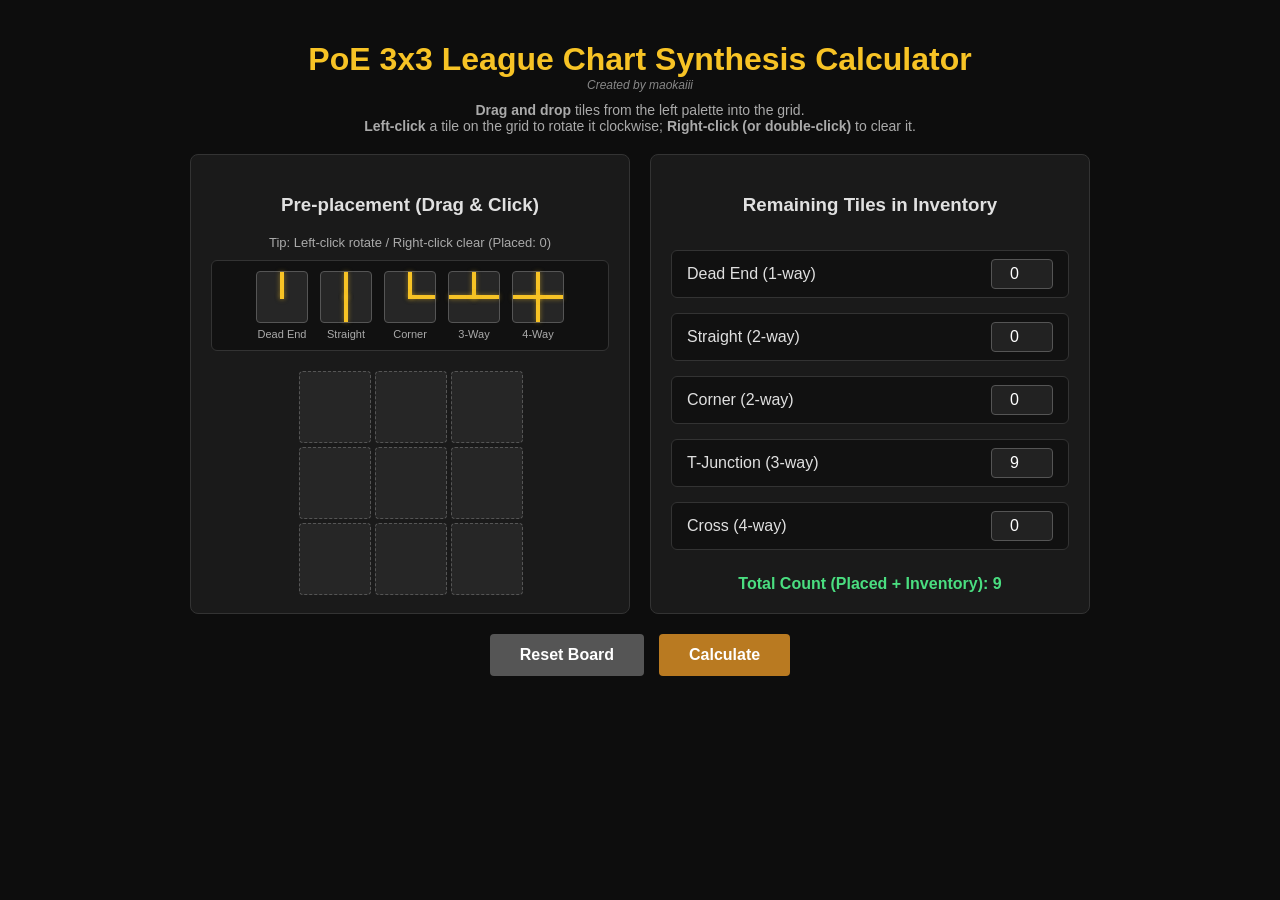
==== voyage.html @ 3f397e26 "Create voyage.html" ====
<!DOCTYPE html>
<html lang="en">
<head>
    <meta charset="UTF-8">
    <meta name="viewport" content="width=device-width, initial-scale=1.0">
    <!-- Added Author Meta Tag -->
    <meta name="author" content="maokaiii">
    <title>PoE 3x3 League Chart Synthesis Calculator by maokaiii</title>
    <style>
        /* --- Color Palette & Variables --- */
        :root {
            --bg-color: #0d0d0d;
            --panel-bg: #1a1a1a;
            --border-color: #333;
            --text-color: #e0e0e0;
            --path-color: #f7c325; /* Gold-like color for PoE paths */
            --cell-bg: #262626;
            --cell-hover: #333;
            --btn-bg: #b97a21; /* PoE unique item color scheme */
            --btn-hover: #e09f3e;
            --setup-highlight: #4a90e2; /* Highlight color for locked tiles */
        }

        /* --- General Body Styles --- */
        body {
            font-family: 'Segoe UI', Tahoma, Geneva, Verdana, sans-serif;
            background-color: var(--bg-color);
            color: var(--text-color);
            text-align: center;
            margin: 0;
            padding: 20px;
        }

        /* --- Typography --- */
        h1 { color: var(--path-color); margin-bottom: 0px; }
        .author-tag { font-size: 12px; color: #888; margin-bottom: 10px; font-style: italic; }
        .description { font-size: 14px; color: #aaa; margin-bottom: 20px; }

        /* --- Main Layout --- */
        .main-container {
            display: flex;
            flex-wrap: wrap;
            justify-content: center;
            gap: 20px;
            max-width: 900px;
            margin: 0 auto 20px auto;
        }

        /* --- Pre-placement Panel (Left Side) --- */
        .setup-panel {
            background-color: var(--panel-bg);
            padding: 20px;
            border-radius: 8px;
            border: 1px solid var(--border-color);
            flex: 1;
            min-width: 340px;
        }

        /* --- Drag & Drop Palette --- */
        .palette {
            display: flex;
            justify-content: center;
            gap: 12px;
            margin-bottom: 20px;
            padding: 10px;
            background: #111;
            border-radius: 6px;
            border: 1px solid #333;
        }

        .palette-item {
            width: 50px;
            height: 50px;
            background: var(--cell-bg);
            border: 1px solid #555;
            border-radius: 4px;
            cursor: grab;
            position: relative;
        }
        .palette-item:active { cursor: grabbing; }

        .palette-item-label {
            font-size: 11px;
            margin-top: 5px;
            color: #aaa;
        }

        .palette-wrapper {
            display: flex;
            flex-direction: column;
            align-items: center;
        }

        /* --- 3x3 Setup Grid --- */
        .setup-grid {
            display: grid;
            grid-template-columns: repeat(3, 70px);
            grid-template-rows: repeat(3, 70px);
            gap: 6px;
            justify-content: center;
            margin: 0 auto;
        }

        /* --- Individual Grid Cells --- */
        .setup-cell {
            position: relative;
            width: 70px;
            height: 70px;
            background: var(--cell-bg);
            border: 1px dashed #555;
            border-radius: 4px;
            cursor: pointer;
            transition: background 0.2s, border-color 0.2s;
        }

        .setup-cell:hover { background: var(--cell-hover); border-color: #777; }
        .setup-cell.drag-over { background: #333; border-color: var(--setup-highlight); border-style: solid; }
        .setup-cell.locked { border: 1px solid var(--setup-highlight); border-style: solid; }

        /* --- Inventory Input Panel (Right Side) --- */
        .inventory-panel {
            background-color: var(--panel-bg);
            padding: 20px;
            border-radius: 8px;
            border: 1px solid var(--border-color);
            flex: 1;
            min-width: 250px;
            display: flex;
            flex-direction: column;
            gap: 15px;
        }

        /* --- Input Fields for Tile Quantities --- */
        .input-group {
            display: flex;
            justify-content: space-between;
            align-items: center;
            background: #111;
            padding: 8px 15px;
            border-radius: 6px;
            border: 1px solid #333;
        }

        .input-group input {
            width: 50px;
            padding: 5px;
            text-align: center;
            background: #222;
            color: white;
            border: 1px solid #555;
            border-radius: 4px;
            font-size: 16px;
        }

        /* --- Action Buttons --- */
        .controls-footer {
            margin-top: 10px;
            display: flex;
            justify-content: center;
            gap: 15px;
        }

        button {
            padding: 12px 30px;
            font-size: 16px;
            font-weight: bold;
            color: #fff;
            background-color: var(--btn-bg);
            border: none;
            border-radius: 4px;
            cursor: pointer;
            transition: background 0.2s;
        }
        button:hover { background-color: var(--btn-hover); }
        button.reset-btn { background-color: #555; }
        button.reset-btn:hover { background-color: #777; }

        #status { margin: 15px 0; font-size: 16px; font-weight: bold; }

        /* --- Visual Path Rendering for Generated Charts --- */
        .map-grid {
            display: grid;
            grid-template-columns: repeat(3, 50px);
            grid-template-rows: repeat(3, 50px);
            gap: 2px;
            background: #444;
            padding: 2px;
            border-radius: 4px;
            border: 2px solid #555;
            box-shadow: 0 4px 6px rgba(0,0,0,0.5);
        }
        .map-grid.connected { border-color: #4ade80; box-shadow: 0 0 10px rgba(74, 222, 128, 0.4); }

        .cell-render { position: relative; width: 100%; height: 100%; background: var(--cell-bg); border-radius: 3px; }
        .cell-render.locked { border: 1px solid var(--setup-highlight); box-sizing: border-box; }

        /* Path Segments (Up, Down, Left, Right) */
        .path { position: absolute; background: var(--path-color); box-shadow: 0 0 5px rgba(247, 195, 37, 0.5); }
        .path-top { top: 0; left: calc(50% - 2px); width: 4px; height: 50%; }
        .path-right { top: calc(50% - 2px); right: 0; width: 50%; height: 4px; }
        .path-bottom { bottom: 0; left: calc(50% - 2px); width: 4px; height: 50%; }
        .path-left { top: calc(50% - 2px); left: 0; width: 50%; height: 4px; }
        .path-center { position: absolute; top: calc(50% - 2px); left: calc(50% - 2px); width: 4px; height: 4px; background: var(--path-color); box-shadow: 0 0 5px rgba(247, 195, 37, 0.5); }

        /* --- Results Display Area --- */
        .results-container { margin-bottom: 40px; }
        .results-title { font-size: 18px; margin-bottom: 15px; text-align: left; padding-left: 10%; border-bottom: 1px solid #444; padding-bottom: 10px; }
        .results-grid { display: flex; flex-wrap: wrap; justify-content: center; gap: 20px; padding: 0 20px; }
    </style>
</head>
<body>

    <h1>PoE 3x3 League Chart Synthesis Calculator</h1>
    <div class="author-tag">Created by maokaiii</div>
    
    <div class="description">
        <strong>Drag and drop</strong> tiles from the left palette into the grid.<br>
        <strong>Left-click</strong> a tile on the grid to rotate it clockwise; <strong>Right-click (or double-click)</strong> to clear it.
    </div>

    <div class="main-container">
        <!-- Pre-placement Area (Left Side) -->
        <div class="setup-panel">
            <h3>Pre-placement (Drag & Click)</h3>
            <div id="setup-info" style="font-size:13px; color:#aaa; margin-bottom: 10px;">Tip: Left-click to rotate / Right-click to clear</div>
            
            <!-- Draggable Tile Palette -->
            <div class="palette">
                <!-- Data type maps to piece IDs -->
                <div class="palette-wrapper"><div class="palette-item" draggable="true" data-type="0" ondragstart="dragStart(event)"></div><div class="palette-item-label">Dead End</div></div>
                <div class="palette-wrapper"><div class="palette-item" draggable="true" data-type="1" ondragstart="dragStart(event)"></div><div class="palette-item-label">Straight</div></div>
                <div class="palette-wrapper"><div class="palette-item" draggable="true" data-type="2" ondragstart="dragStart(event)"></div><div class="palette-item-label">Corner</div></div>
                <div class="palette-wrapper"><div class="palette-item" draggable="true" data-type="3" ondragstart="dragStart(event)"></div><div class="palette-item-label">3-Way</div></div>
                <div class="palette-wrapper"><div class="palette-item" draggable="true" data-type="4" ondragstart="dragStart(event)"></div><div class="palette-item-label">4-Way</div></div>
            </div>

            <div class="setup-grid" id="setup-grid">
                <!-- 9-cell grid generated dynamically via JavaScript -->
            </div>
        </div>

        <!-- Inventory Input Area (Right Side) -->
        <div class="inventory-panel">
            <h3>Remaining Tiles in Inventory</h3>
            <!-- Quantity inputs for different tile types -->
            <div class="input-group">
                <label>Dead End (1-way)</label>
                <input type="number" id="qty-0" value="0" min="0" max="9">
            </div>
            <div class="input-group">
                <label>Straight (2-way)</label>
                <input type="number" id="qty-1" value="0" min="0" max="9">
            </div>
            <div class="input-group">
                <label>Corner (2-way)</label>
                <input type="number" id="qty-2" value="0" min="0" max="9">
            </div>
            <div class="input-group">
                <label>T-Junction (3-way)</label>
                <input type="number" id="qty-3" value="9" min="0" max="9">
            </div>
            <div class="input-group">
                <label>Cross (4-way)</label>
                <input type="number" id="qty-4" value="0" min="0" max="9">
            </div>
            <div id="total-info" style="margin-top:10px; color:#4ade80; font-weight:bold;">Total Count: 9 (Valid)</div>
        </div>
    </div>

    <!-- Action Buttons -->
    <div class="controls-footer">
        <button class="reset-btn" onclick="resetSetup()">Reset Board</button>
        <button onclick="startCalculation()">Calculate</button>
    </div>
    
    <!-- Status & Results Output Containers -->
    <div id="status"></div>
    <div id="results"></div>

    <script>
        // --- Core Data Structures ---

        // Base states for dragging and dropping [Top, Right, Bottom, Left] (1 = path exists, 0 = no path)
        const BASE_SHAPES = {
            0: [1,0,0,0], // Dead End
            1: [1,0,1,0], // Straight
            2: [1,1,0,0], // Corner
            3: [1,1,0,1], // T-Junction (3-way)
            4: [1,1,1,1]  // Cross (4-way)
        };

        // All possible rotational states for each tile type (Used by the pathfinding algorithm, duplicates removed)
        const PIECE_TYPES = {
            0: { states: [[1,0,0,0], [0,1,0,0], [0,0,1,0], [0,0,0,1]] },
            1: { states: [[1,0,1,0], [0,1,0,1]] },
            2: { states: [[1,1,0,0], [0,1,1,0], [0,0,1,1], [1,0,0,1]] },
            3: { states: [[1,1,0,1], [1,1,1,0], [0,1,1,1], [1,0,1,1]] },
            4: { states: [[1,1,1,1]] }
        };

        // Tracks the manually placed tiles by the user (9 slots)
        let prePlaced = new Array(9).fill(null);
        let placedCount = 0; // Number of tiles placed on the board

        // --- UI Initialization ---

        // Function to visually draw paths inside a grid cell based on its state array [Top, Right, Bottom, Left]
        function renderPathsInto(element, state) {
            element.innerHTML = '';
            if (!state) return;
            if (state[0]) element.innerHTML += '<div class="path path-top"></div>';
            if (state[1]) element.innerHTML += '<div class="path path-right"></div>';
            if (state[2]) element.innerHTML += '<div class="path path-bottom"></div>';
            if (state[3]) element.innerHTML += '<div class="path path-left"></div>';
            element.innerHTML += '<div class="path-center"></div>'; // Center nexus
        }

        // Initialize the palette visual representations
        document.querySelectorAll('.palette-item').forEach((item, idx) => {
            renderPathsInto(item, BASE_SHAPES[idx]);
        });

        // Initialize the interactive 3x3 drag-and-drop grid
        function initSetupGrid() {
            const grid = document.getElementById('setup-grid');
            grid.innerHTML = '';
            for (let i = 0; i < 9; i++) {
                const cell = document.createElement('div');
                cell.className = 'setup-cell';
                
                // Drag & Drop Event Listeners
                cell.ondragover = (e) => { e.preventDefault(); cell.classList.add('drag-over'); };
                cell.ondragleave = (e) => { cell.classList.remove('drag-over'); };
                cell.ondrop = (e) => dropToCell(e, i, cell);
                
                // Click Event Listeners (Rotate / Clear)
                cell.onclick = () => rotateCell(i, cell);
                cell.oncontextmenu = (e) => { e.preventDefault(); clearCell(i, cell); }; // Right click
                cell.ondblclick = () => clearCell(i, cell); // Double click fallback

                grid.appendChild(cell);
            }
            updateTotalCount();
        }

        // --- Interaction Logic (Drag & Drop, Rotate, Clear) ---

        // Stores the dragged tile's ID
        function dragStart(e) {
            e.dataTransfer.setData('typeId', e.target.dataset.type);
        }

        // Handles placing a tile into a specific cell on the grid
        function dropToCell(e, index, cellElem) {
            e.preventDefault();
            cellElem.classList.remove('drag-over');
            const typeId = e.dataTransfer.getData('typeId');
            if (typeId === "") return;

            // Copy the default shape array into the placed array slot
            prePlaced[index] = [...BASE_SHAPES[typeId]];
            cellElem.classList.add('locked'); // Marks the cell visually as pre-placed
            renderPathsInto(cellElem, prePlaced[index]);
            updateTotalCount();
        }

        // Rotates the tile inside the cell clockwise
        function rotateCell(index, cellElem) {
            if (!prePlaced[index]) return; // Cannot rotate an empty cell
            
            // Logic for clockwise rotation: [Top, Right, Bottom, Left] -> [Left, Top, Right, Bottom]
            let arr = prePlaced[index];
            prePlaced[index] = [arr[3], arr[0], arr[1], arr[2]];
            
            renderPathsInto(cellElem, prePlaced[index]);
        }

        // Removes a tile from a cell
        function clearCell(index, cellElem) {
            prePlaced[index] = null;
            cellElem.classList.remove('locked');
            cellElem.innerHTML = '';
            updateTotalCount();
        }

        // Resets the entire pre-placed board
        function resetSetup() {
            prePlaced.fill(null);
            initSetupGrid();
        }

        // --- Inventory Counting Logic ---
        
        // Listen to changes in the inventory inputs
        for(let i=0; i<=4; i++) {
            document.getElementById(`qty-${i}`).addEventListener('input', updateTotalCount);
        }

        // Validates whether the total tiles (Board + Inventory) equals 9 (the size of a 3x3 chart)
        function updateTotalCount() {
            placedCount = prePlaced.filter(p => p !== null).length;
            document.getElementById('setup-info').innerText = `Tip: Left-click rotate / Right-click clear (Placed: ${placedCount})`;

            let bagCount = 0;
            for(let i=0; i<=4; i++) bagCount += (parseInt(document.getElementById(`qty-${i}`).value) || 0);
            
            const total = placedCount + bagCount;
            const infoDiv = document.getElementById('total-info');
            infoDiv.innerText = `Total Count (Placed + Inventory): ${total}`;
            infoDiv.style.color = (total === 9) ? '#4ade80' : '#ff6b6b';
        }

        // ==== Core Pathfinding Algorithm ====

        let connectedSolutions = [];
        let unconnectedSolutions = [];
        const MAX_DISPLAY = 300;      // Limits rendering to prevent browser freeze
        const MAX_SEARCH_LIMIT = 5000; // Limits recursive searches to avoid timeout

        // Triggers the main calculation process
        function startCalculation() {
            let bagCount = 0;
            const counts = [];
            // Parse inventory inputs
            for (let i = 0; i <= 4; i++) {
                let val = parseInt(document.getElementById(`qty-${i}`).value) || 0;
                counts[i] = val;
                bagCount += val;
            }

            const total = placedCount + bagCount;
            const statusDiv = document.getElementById('status');
            const resultsDiv = document.getElementById('results');

            // Quick validation before running the complex algorithm
            if (total !== 9) {
                statusDiv.style.color = '#ff6b6b';
                statusDiv.innerText = `Error: (Placed ${placedCount} + Inventory ${bagCount}) Total must be exactly 9!`;
                resultsDiv.innerHTML = '';
                return;
            }

            statusDiv.style.color = '#e0e0e0';
            statusDiv.innerText = 'Calculating chart synthesis based on pre-placed tiles...';
            resultsDiv.innerHTML = '';
            
            // Execute algorithm with a tiny timeout to allow UI to update the status text
            setTimeout(() => {
                connectedSolutions = [];
                unconnectedSolutions = [];
                const grid = new Array(9).fill(null);
                
                const startTime = performance.now();
                solve(grid, counts, 0); // Start DFS / Backtracking
                const endTime = performance.now();

                renderSolutions(endTime - startTime);
            }, 50);
        }

        // Checks if placing 'state' at 'index' respects existing neighboring paths
        function isValid(grid, index, state) {
            // Check top neighbor (if not in the top row)
            if (index >= 3) {
                let pieceAbove = grid[index - 3];
                // The bottom path of pieceAbove must match the top path of the current state
                if (pieceAbove[2] !== state[0]) return false;
            }
            // Check left neighbor (if not in the leftmost column)
            if (index % 3 !== 0) {
                let pieceLeft = grid[index - 1];
                // The right path of pieceLeft must match the left path of the current state
                if (pieceLeft[1] !== state[3]) return false;
            }
            return true;
        }

        // Verifies if the fully constructed 9-tile grid has 1 contiguous network (all nodes connected)
        // Uses Breadth-First Search (BFS) starting from cell 0
        function isFullyConnected(grid) {
            let visited = new Set([0]);
            let queue = [0];
            while(queue.length > 0) {
                let curr = queue.shift();
                let row = Math.floor(curr / 3);
                let col = curr % 3;
                
                // Traverse Top if path exists and neighbor not visited
                if (row > 0 && grid[curr][0] === 1 && !visited.has(curr - 3)) { visited.add(curr - 3); queue.push(curr - 3); }
                // Traverse Right
                if (col < 2 && grid[curr][1] === 1 && !visited.has(curr + 1)) { visited.add(curr + 1); queue.push(curr + 1); }
                // Traverse Bottom
                if (row < 2 && grid[curr][2] === 1 && !visited.has(curr + 3)) { visited.add(curr + 3); queue.push(curr + 3); }
                // Traverse Left
                if (col > 0 && grid[curr][3] === 1 && !visited.has(curr - 1)) { visited.add(curr - 1); queue.push(curr - 1); }
            }
            // If all 9 tiles were reachable from tile 0, it's fully connected
            return visited.size === 9;
        }

        // Recursive Backtracking / Depth-First Search function to build the grid combinations
        function solve(grid, counts, index) {
            // Base Case: We successfully filled all 9 spots
            if (index === 9) {
                if (isFullyConnected(grid)) connectedSolutions.push([...grid]);
                else unconnectedSolutions.push([...grid]);
                return;
            }

            // Early termination conditions for performance
            if (connectedSolutions.length >= MAX_DISPLAY) return;
            if (connectedSolutions.length + unconnectedSolutions.length > MAX_SEARCH_LIMIT) return;

            // If the user locked a piece in this position, enforce it
            if (prePlaced[index] !== null) {
                let state = prePlaced[index];
                if (isValid(grid, index, state)) {
                    grid[index] = state;
                    solve(grid, counts, index + 1);
                    grid[index] = null; // Backtrack
                }
                return;
            }

            // If it's an empty spot, iterate through available inventory pieces
            for (let typeId = 0; typeId <= 4; typeId++) {
                if (counts[typeId] > 0) {
                    // Iterate through all rotational variants for this piece type
                    for (let state of PIECE_TYPES[typeId].states) {
                        if (isValid(grid, index, state)) {
                            grid[index] = state;
                            counts[typeId]--;
                            solve(grid, counts, index + 1);
                            
                            // Backtrack: Restore states for the next loop iteration
                            counts[typeId]++;
                            grid[index] = null;
                        }
                    }
                }
            }
        }

        // --- Render Final Results to DOM ---
        function renderSolutions(timeMs) {
            const statusDiv = document.getElementById('status');
            const container = document.getElementById('results');
            let totalFound = connectedSolutions.length + unconnectedSolutions.length;

            if (totalFound === 0) {
                statusDiv.style.color = '#ff6b6b';
                statusDiv.innerText = `Done (${timeMs.toFixed(1)}ms): No valid chart configurations found with the locked tiles and current inventory.`;
                return;
            }

            statusDiv.style.color = '#4ade80';
            statusDiv.innerText = `Done (${timeMs.toFixed(1)}ms): Found ${connectedSolutions.length} fully connected optimal solutions, and ${unconnectedSolutions.length} disjointed solutions.`;

            // Display perfectly connected maps first
            if (connectedSolutions.length > 0) {
                container.appendChild(createSection(`🏆 Perfect Fully Connected Charts (${connectedSolutions.length})`, connectedSolutions.slice(0, MAX_DISPLAY), true));
            }

            // Display disjointed solutions if we haven't hit the display limit
            if (unconnectedSolutions.length > 0 && connectedSolutions.length < MAX_DISPLAY) {
                const remain = MAX_DISPLAY - connectedSolutions.length;
                container.appendChild(createSection(`⚠️ Valid Disjointed Charts`, unconnectedSolutions.slice(0, remain), false));
            }
        }

        // Helper function to create DOM structure for a group of result charts
        function createSection(titleText, grids, isConnected) {
            const section = document.createElement('div');
            section.className = 'results-container';
            
            const title = document.createElement('h2');
            title.className = 'results-title';
            title.style.color = isConnected ? '#4ade80' : '#ffb84d';
            title.innerText = titleText;
            section.appendChild(title);

            const gridContainer = document.createElement('div');
            gridContainer.className = 'results-grid';

            // Loop through each completed 3x3 layout
            grids.forEach(sol => {
                const mapDiv = document.createElement('div');
                mapDiv.className = `map-grid ${isConnected ? 'connected' : ''}`;
                
                // Draw individual tiles inside the layout
                sol.forEach((cellState, idx) => {
                    const cellWrapper = document.createElement('div');
                    cellWrapper.style.width = '50px';
                    cellWrapper.style.height = '50px';
                    
                    const cellDiv = document.createElement('div');
                    cellDiv.className = 'cell-render';
                    // Highlight the cell if it was manually placed by the user
                    if (prePlaced[idx] !== null) cellDiv.classList.add('locked');
                    
                    renderPathsInto(cellDiv, cellState);
                    
                    cellWrapper.appendChild(cellDiv);
                    mapDiv.appendChild(cellWrapper);
                });
                gridContainer.appendChild(mapDiv);
            });
            section.appendChild(gridContainer);
            return section;
        }

        // Trigger initialization when script loads
        initSetupGrid();
    </script>
</body>
</html>
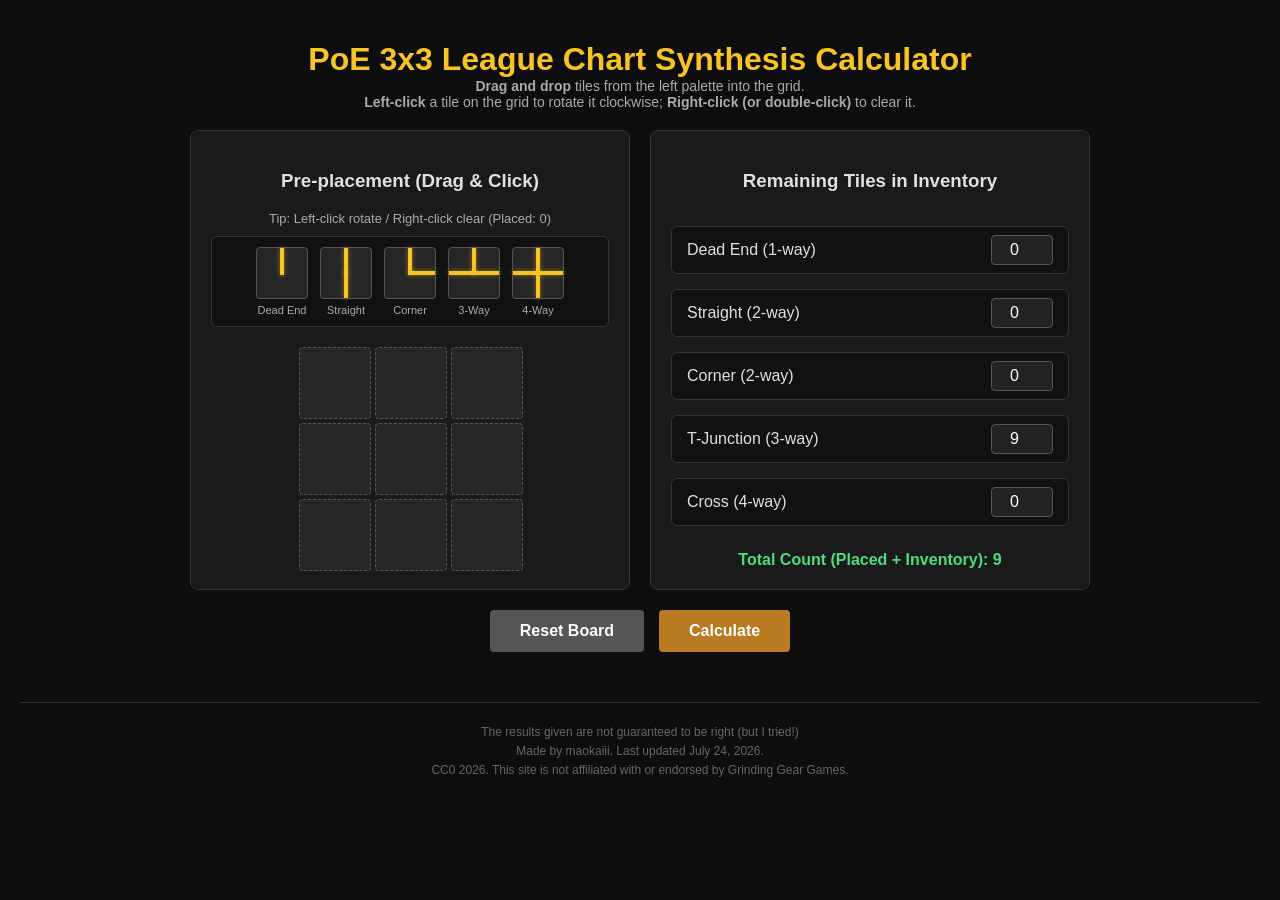
==== commit 85a47e0a: "Add footer with disclaimer and author details Added footer section with disclaimer and author inform" ====
--- a/voyage.html
+++ b/voyage.html
@@ -206,12 +206,22 @@
         .results-container { margin-bottom: 40px; }
         .results-title { font-size: 18px; margin-bottom: 15px; text-align: left; padding-left: 10%; border-bottom: 1px solid #444; padding-bottom: 10px; }
         .results-grid { display: flex; flex-wrap: wrap; justify-content: center; gap: 20px; padding: 0 20px; }
+        
+        /* --- Footer Styles --- */
+        .site-footer {
+            margin-top: 50px;
+            padding: 20px;
+            font-size: 12px;
+            color: #666;
+            border-top: 1px solid var(--border-color);
+            text-align: center;
+            line-height: 1.6;
+        }
     </style>
 </head>
 <body>
 
     <h1>PoE 3x3 League Chart Synthesis Calculator</h1>
-    <div class="author-tag">Created by maokaiii</div>
     
     <div class="description">
         <strong>Drag and drop</strong> tiles from the left palette into the grid.<br>
@@ -226,7 +236,6 @@
             
             <!-- Draggable Tile Palette -->
             <div class="palette">
-                <!-- Data type maps to piece IDs -->
                 <div class="palette-wrapper"><div class="palette-item" draggable="true" data-type="0" ondragstart="dragStart(event)"></div><div class="palette-item-label">Dead End</div></div>
                 <div class="palette-wrapper"><div class="palette-item" draggable="true" data-type="1" ondragstart="dragStart(event)"></div><div class="palette-item-label">Straight</div></div>
                 <div class="palette-wrapper"><div class="palette-item" draggable="true" data-type="2" ondragstart="dragStart(event)"></div><div class="palette-item-label">Corner</div></div>
@@ -242,7 +251,6 @@
         <!-- Inventory Input Area (Right Side) -->
         <div class="inventory-panel">
             <h3>Remaining Tiles in Inventory</h3>
-            <!-- Quantity inputs for different tile types -->
             <div class="input-group">
                 <label>Dead End (1-way)</label>
                 <input type="number" id="qty-0" value="0" min="0" max="9">
@@ -276,6 +284,13 @@
     <!-- Status & Results Output Containers -->
     <div id="status"></div>
     <div id="results"></div>
+
+    <!-- Footer / Disclaimer -->
+    <footer class="site-footer">
+        The results given are not guaranteed to be right (but I tried!)<br>
+        Made by maokaiii. Last updated July 24, 2026.<br>
+        CC0 2026. This site is not affiliated with or endorsed by Grinding Gear Games.
+    </footer>
 
     <script>
         // --- Core Data Structures ---
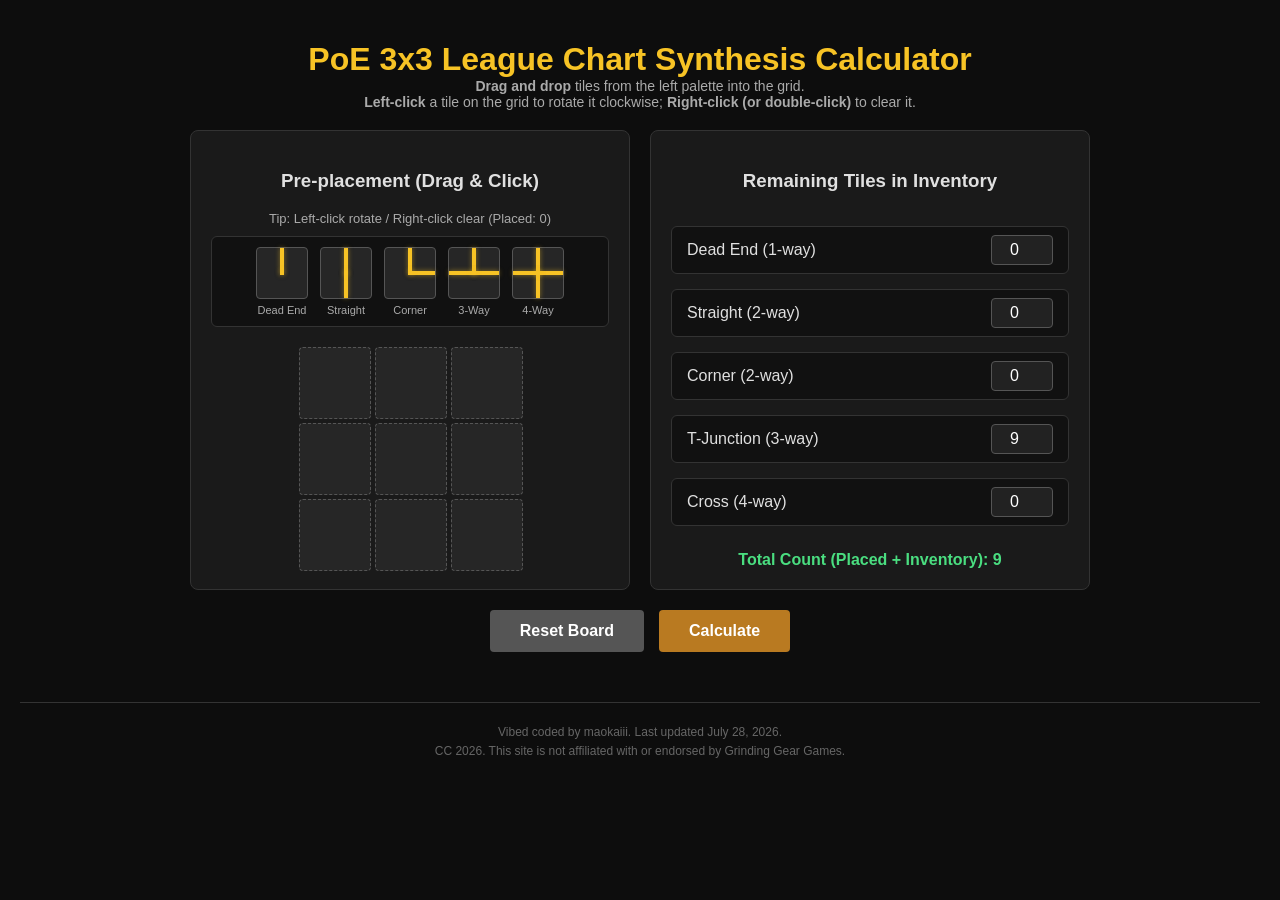
==== commit 92ff3908: "Update voyage.html" ====
--- a/voyage.html
+++ b/voyage.html
@@ -287,9 +287,8 @@
 
     <!-- Footer / Disclaimer -->
     <footer class="site-footer">
-        The results given are not guaranteed to be right (but I tried!)<br>
-        Made by maokaiii. Last updated July 24, 2026.<br>
-        CC0 2026. This site is not affiliated with or endorsed by Grinding Gear Games.
+        Vibed coded by maokaiii. Last updated July 28, 2026.<br>
+        CC 2026. This site is not affiliated with or endorsed by Grinding Gear Games.
     </footer>
 
     <script>
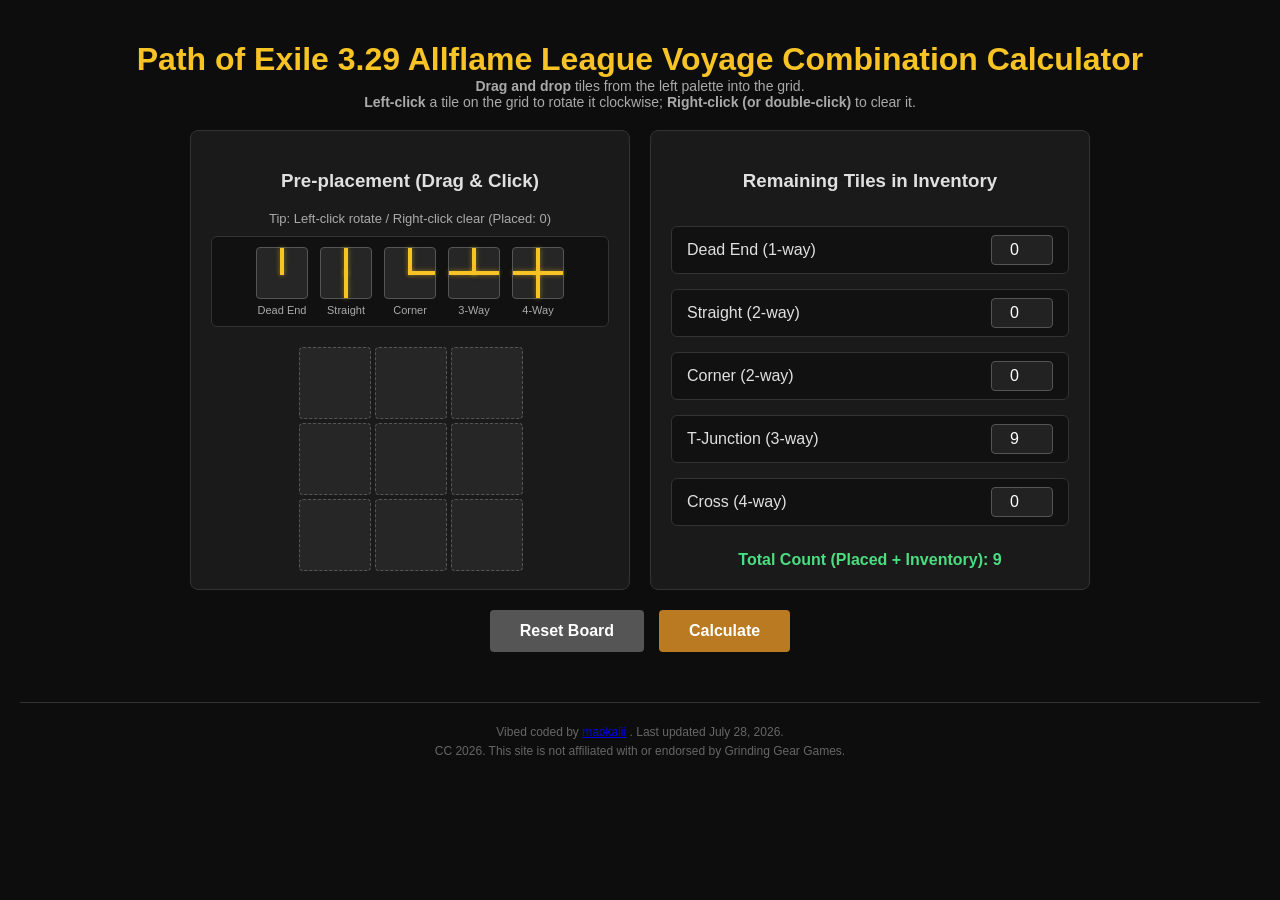
==== commit 81f30f87: "Update title and headings for voyage calculator" ====
--- a/voyage.html
+++ b/voyage.html
@@ -5,7 +5,7 @@
     <meta name="viewport" content="width=device-width, initial-scale=1.0">
     <!-- Added Author Meta Tag -->
     <meta name="author" content="maokaiii">
-    <title>PoE 3x3 League Chart Synthesis Calculator by maokaiii</title>
+    <title>Path of Exile 3.29 Allflame League Voyage Combination Calculator by maokaiii</title>
     <style>
         /* --- Color Palette & Variables --- */
         :root {
@@ -221,7 +221,7 @@
 </head>
 <body>
 
-    <h1>PoE 3x3 League Chart Synthesis Calculator</h1>
+    <h1>Path of Exile 3.29 Allflame League Voyage Combination Calculator</h1>
     
     <div class="description">
         <strong>Drag and drop</strong> tiles from the left palette into the grid.<br>
@@ -287,7 +287,8 @@
 
     <!-- Footer / Disclaimer -->
     <footer class="site-footer">
-        Vibed coded by maokaiii. Last updated July 28, 2026.<br>
+        Vibed coded by <a href="https://github.com/maokaiii/maokaiii.github.io">maokaiii</a>
+. Last updated July 28, 2026.<br>
         CC 2026. This site is not affiliated with or endorsed by Grinding Gear Games.
     </footer>
 
@@ -455,7 +456,7 @@
             }
 
             statusDiv.style.color = '#e0e0e0';
-            statusDiv.innerText = 'Calculating chart synthesis based on pre-placed tiles...';
+            statusDiv.innerText = 'Calculating chart combination based on pre-placed tiles...';
             resultsDiv.innerHTML = '';
             
             // Execute algorithm with a tiny timeout to allow UI to update the status text
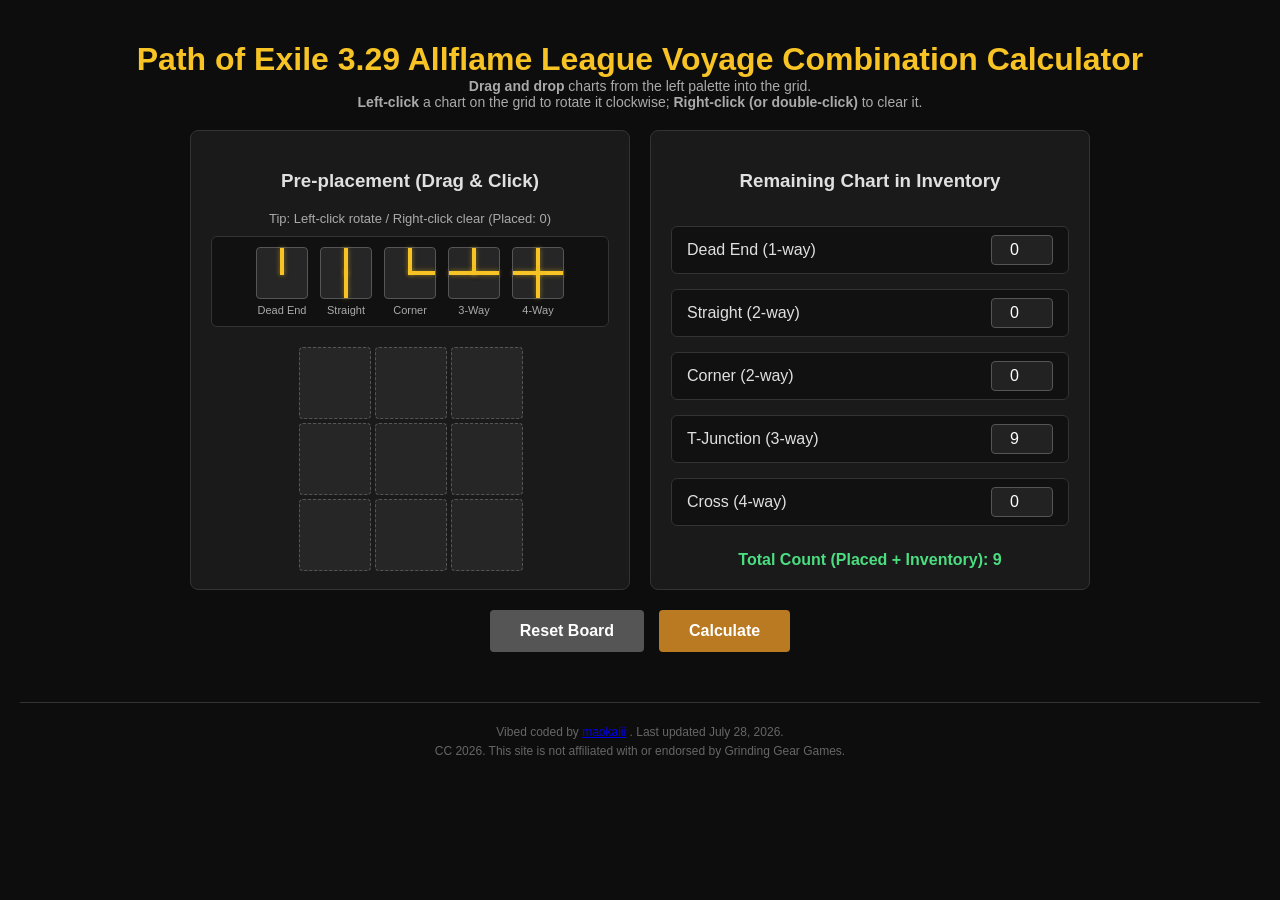
==== commit 11f7c1a0: "Update references from tiles to charts in voyage.html" ====
--- a/voyage.html
+++ b/voyage.html
@@ -18,7 +18,7 @@
             --cell-hover: #333;
             --btn-bg: #b97a21; /* PoE unique item color scheme */
             --btn-hover: #e09f3e;
-            --setup-highlight: #4a90e2; /* Highlight color for locked tiles */
+            --setup-highlight: #4a90e2; /* Highlight color for locked charts */
         }
 
         /* --- General Body Styles --- */
@@ -130,7 +130,7 @@
             gap: 15px;
         }
 
-        /* --- Input Fields for Tile Quantities --- */
+        /* --- Input Fields for chart Quantities --- */
         .input-group {
             display: flex;
             justify-content: space-between;
@@ -224,8 +224,8 @@
     <h1>Path of Exile 3.29 Allflame League Voyage Combination Calculator</h1>
     
     <div class="description">
-        <strong>Drag and drop</strong> tiles from the left palette into the grid.<br>
-        <strong>Left-click</strong> a tile on the grid to rotate it clockwise; <strong>Right-click (or double-click)</strong> to clear it.
+        <strong>Drag and drop</strong> charts from the left palette into the grid.<br>
+        <strong>Left-click</strong> a chart on the grid to rotate it clockwise; <strong>Right-click (or double-click)</strong> to clear it.
     </div>
 
     <div class="main-container">
@@ -234,7 +234,7 @@
             <h3>Pre-placement (Drag & Click)</h3>
             <div id="setup-info" style="font-size:13px; color:#aaa; margin-bottom: 10px;">Tip: Left-click to rotate / Right-click to clear</div>
             
-            <!-- Draggable Tile Palette -->
+            <!-- Draggable chart Palette -->
             <div class="palette">
                 <div class="palette-wrapper"><div class="palette-item" draggable="true" data-type="0" ondragstart="dragStart(event)"></div><div class="palette-item-label">Dead End</div></div>
                 <div class="palette-wrapper"><div class="palette-item" draggable="true" data-type="1" ondragstart="dragStart(event)"></div><div class="palette-item-label">Straight</div></div>
@@ -250,7 +250,7 @@
 
         <!-- Inventory Input Area (Right Side) -->
         <div class="inventory-panel">
-            <h3>Remaining Tiles in Inventory</h3>
+            <h3>Remaining Chart in Inventory</h3>
             <div class="input-group">
                 <label>Dead End (1-way)</label>
                 <input type="number" id="qty-0" value="0" min="0" max="9">
@@ -304,7 +304,7 @@
             4: [1,1,1,1]  // Cross (4-way)
         };
 
-        // All possible rotational states for each tile type (Used by the pathfinding algorithm, duplicates removed)
+        // All possible rotational states for each chart type (Used by the pathfinding algorithm, duplicates removed)
         const PIECE_TYPES = {
             0: { states: [[1,0,0,0], [0,1,0,0], [0,0,1,0], [0,0,0,1]] },
             1: { states: [[1,0,1,0], [0,1,0,1]] },
@@ -313,9 +313,9 @@
             4: { states: [[1,1,1,1]] }
         };
 
-        // Tracks the manually placed tiles by the user (9 slots)
+        // Tracks the manually placed charts by the user (9 slots)
         let prePlaced = new Array(9).fill(null);
-        let placedCount = 0; // Number of tiles placed on the board
+        let placedCount = 0; // Number of charts placed on the board
 
         // --- UI Initialization ---
 
@@ -360,12 +360,12 @@
 
         // --- Interaction Logic (Drag & Drop, Rotate, Clear) ---
 
-        // Stores the dragged tile's ID
+        // Stores the dragged chart's ID
         function dragStart(e) {
             e.dataTransfer.setData('typeId', e.target.dataset.type);
         }
 
-        // Handles placing a tile into a specific cell on the grid
+        // Handles placing a chart into a specific cell on the grid
         function dropToCell(e, index, cellElem) {
             e.preventDefault();
             cellElem.classList.remove('drag-over');
@@ -379,7 +379,7 @@
             updateTotalCount();
         }
 
-        // Rotates the tile inside the cell clockwise
+        // Rotates the chart inside the cell clockwise
         function rotateCell(index, cellElem) {
             if (!prePlaced[index]) return; // Cannot rotate an empty cell
             
@@ -390,7 +390,7 @@
             renderPathsInto(cellElem, prePlaced[index]);
         }
 
-        // Removes a tile from a cell
+        // Removes a chart from a cell
         function clearCell(index, cellElem) {
             prePlaced[index] = null;
             cellElem.classList.remove('locked');
@@ -411,7 +411,7 @@
             document.getElementById(`qty-${i}`).addEventListener('input', updateTotalCount);
         }
 
-        // Validates whether the total tiles (Board + Inventory) equals 9 (the size of a 3x3 chart)
+        // Validates whether the total charts (Board + Inventory) equals 9 (the size of a 3x3 chart)
         function updateTotalCount() {
             placedCount = prePlaced.filter(p => p !== null).length;
             document.getElementById('setup-info').innerText = `Tip: Left-click rotate / Right-click clear (Placed: ${placedCount})`;
@@ -456,7 +456,7 @@
             }
 
             statusDiv.style.color = '#e0e0e0';
-            statusDiv.innerText = 'Calculating chart combination based on pre-placed tiles...';
+            statusDiv.innerText = 'Calculating chart combination based on pre-placed charts...';
             resultsDiv.innerHTML = '';
             
             // Execute algorithm with a tiny timeout to allow UI to update the status text
@@ -490,7 +490,7 @@
             return true;
         }
 
-        // Verifies if the fully constructed 9-tile grid has 1 contiguous network (all nodes connected)
+        // Verifies if the fully constructed 9-chart grid has 1 contiguous network (all nodes connected)
         // Uses Breadth-First Search (BFS) starting from cell 0
         function isFullyConnected(grid) {
             let visited = new Set([0]);
@@ -509,7 +509,7 @@
                 // Traverse Left
                 if (col > 0 && grid[curr][3] === 1 && !visited.has(curr - 1)) { visited.add(curr - 1); queue.push(curr - 1); }
             }
-            // If all 9 tiles were reachable from tile 0, it's fully connected
+            // If all 9 charts were reachable from chart 0, it's fully connected
             return visited.size === 9;
         }
 
@@ -564,7 +564,7 @@
 
             if (totalFound === 0) {
                 statusDiv.style.color = '#ff6b6b';
-                statusDiv.innerText = `Done (${timeMs.toFixed(1)}ms): No valid chart configurations found with the locked tiles and current inventory.`;
+                statusDiv.innerText = `Done (${timeMs.toFixed(1)}ms): No valid chart configurations found with the locked charts and current inventory.`;
                 return;
             }
 
@@ -602,7 +602,7 @@
                 const mapDiv = document.createElement('div');
                 mapDiv.className = `map-grid ${isConnected ? 'connected' : ''}`;
                 
-                // Draw individual tiles inside the layout
+                // Draw individual charts inside the layout
                 sol.forEach((cellState, idx) => {
                     const cellWrapper = document.createElement('div');
                     cellWrapper.style.width = '50px';
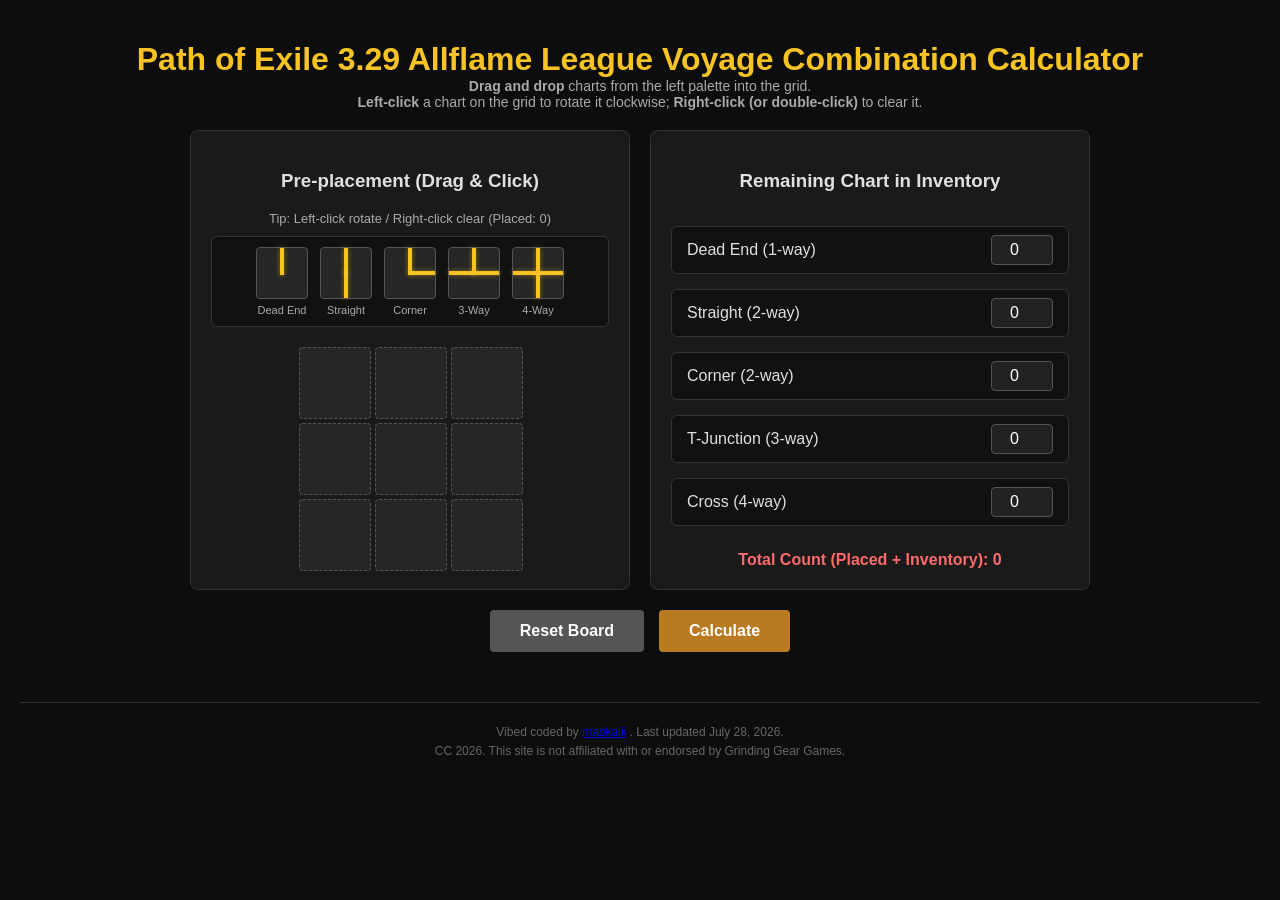
==== commit 309a0649: "Update voyage.html" ====
--- a/voyage.html
+++ b/voyage.html
@@ -265,7 +265,7 @@
             </div>
             <div class="input-group">
                 <label>T-Junction (3-way)</label>
-                <input type="number" id="qty-3" value="9" min="0" max="9">
+                <input type="number" id="qty-3" value="0" min="0" max="9">
             </div>
             <div class="input-group">
                 <label>Cross (4-way)</label>
